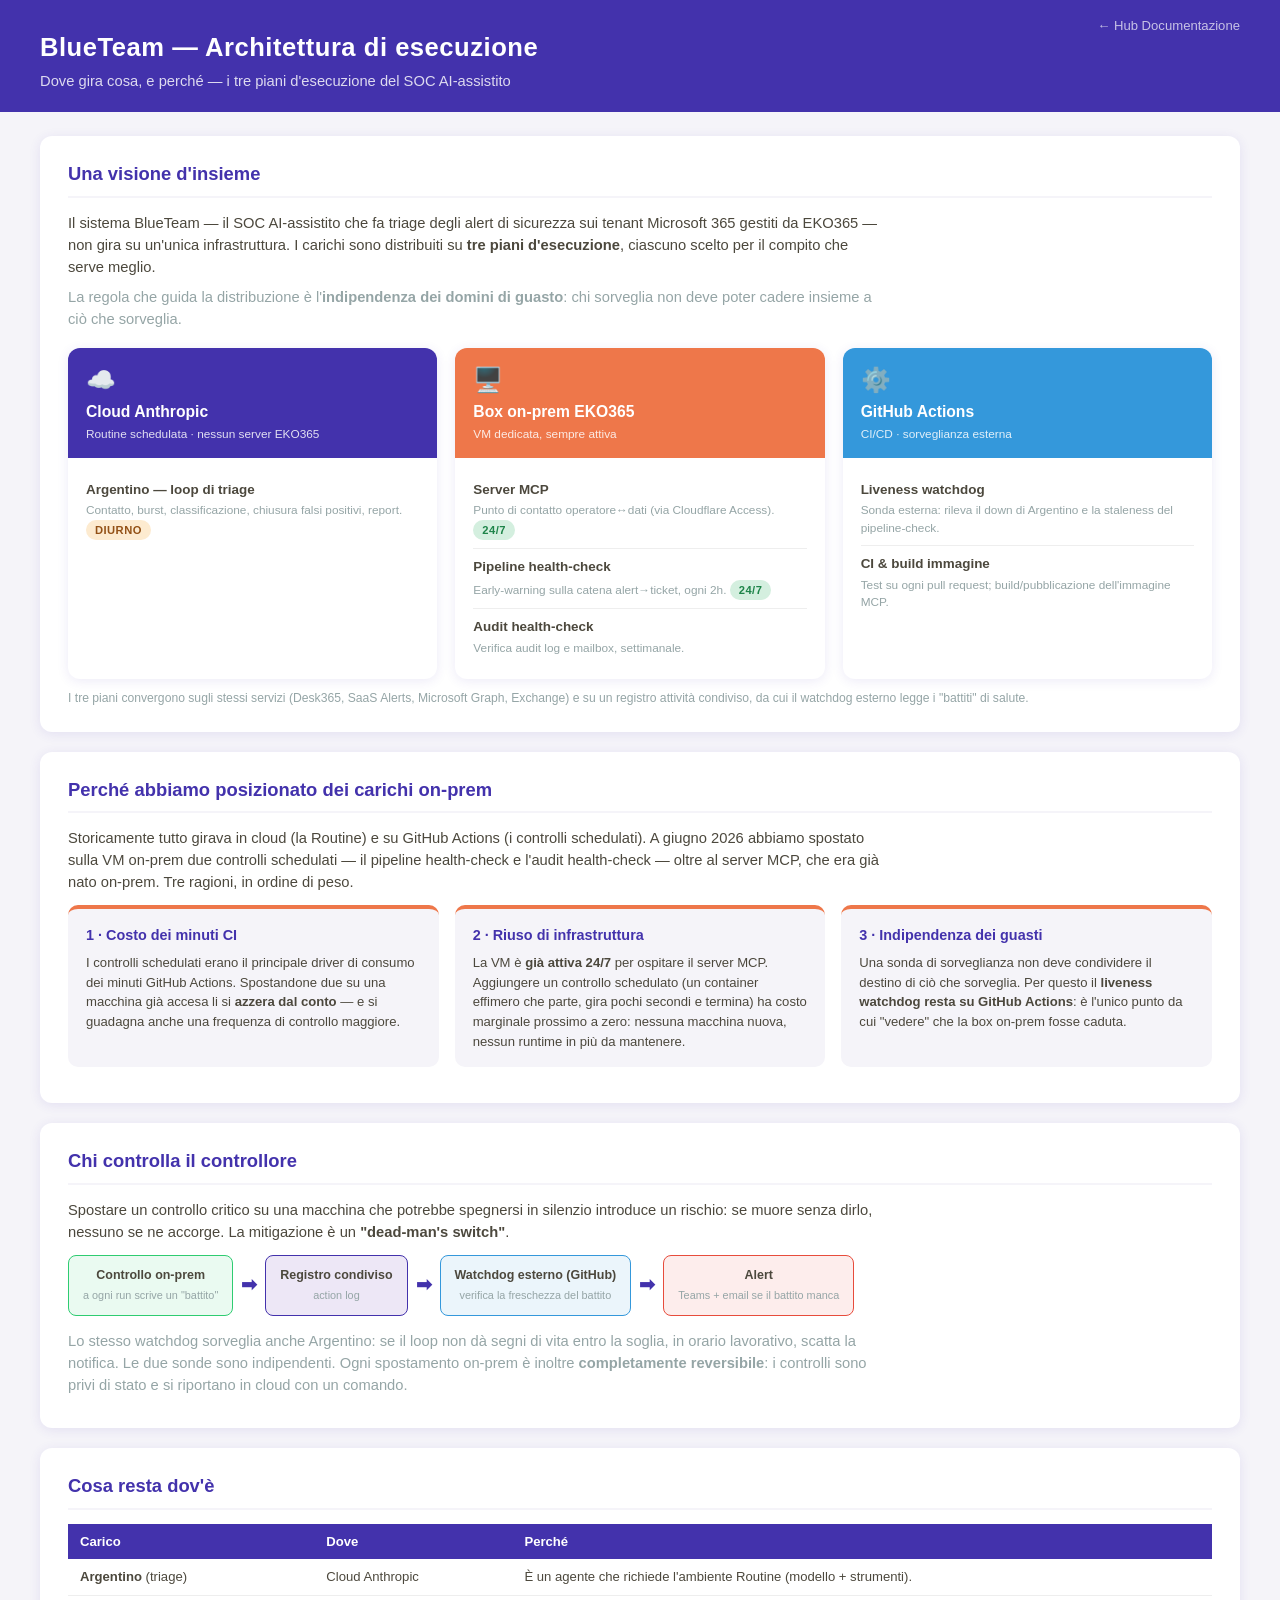
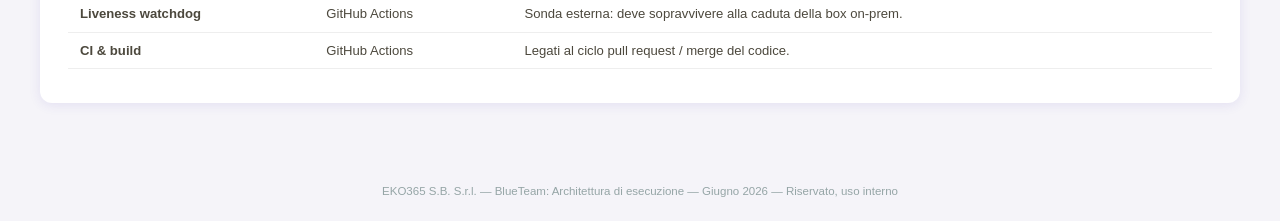
==== blueteam-architecture/index.html @ 5a88b0e6 "docs: pagina pubblica "BlueTeam — Architettura di esecuzione" + allineamento hub - Nuova pagina blue" ====
<!DOCTYPE html>
<html lang="it">
<head>
<meta charset="UTF-8">
<meta name="viewport" content="width=device-width, initial-scale=1.0">
<title>BlueTeam — Architettura di esecuzione — EKO365 Docs</title>
<link rel="stylesheet" href="../css/eko365.css">
<style>
  .lead { font-size: 0.92rem; color: var(--dark); max-width: 820px; margin-bottom: 8px; }
  .lead.muted { color: var(--gray); }

  /* ---- TRE PIANI ---- */
  .planes { display: grid; grid-template-columns: repeat(3, 1fr); gap: 18px; margin: 18px 0 6px; }
  .plane {
    background: var(--white); border-radius: 12px; box-shadow: var(--shadow);
    overflow: hidden; display: flex; flex-direction: column;
  }
  .plane-head { padding: 14px 18px; color: var(--white); }
  .plane-head .icon { font-size: 1.5rem; }
  .plane-head .ptitle { font-weight: 700; font-size: 0.98rem; margin-top: 2px; }
  .plane-head .pwhere { font-size: 0.74rem; opacity: 0.85; margin-top: 2px; }
  .plane.cloud   .plane-head { background: var(--primary); }
  .plane.onprem  .plane-head { background: var(--accent); }
  .plane.github  .plane-head { background: var(--blue); }
  .plane-body { padding: 14px 18px; flex: 1; }
  .wl { padding: 8px 0; border-bottom: 1px solid #eee; }
  .wl:last-child { border-bottom: none; }
  .wl .wl-name { font-weight: 700; font-size: 0.84rem; color: var(--dark); }
  .wl .wl-meta { font-size: 0.74rem; color: var(--gray); margin-top: 2px; }

  .legend { font-size: 0.76rem; color: var(--gray); margin: 10px 0 0; }
  .pill { display:inline-block; font-size:0.7rem; font-weight:700; padding:2px 9px;
          border-radius:10px; text-transform:uppercase; letter-spacing:0.04em; }
  .pill.k247 { background:#D4EFDF; color:#1E8449; }
  .pill.day  { background:#FDEBD0; color:#935116; }

  .why-grid { display: grid; grid-template-columns: repeat(3, 1fr); gap: 16px; margin: 12px 0; }
  .why-card { background: var(--light); border-radius: 10px; padding: 16px 18px; border-top: 4px solid var(--accent); }
  .why-card h4 { font-size: 0.9rem; color: var(--primary); margin-bottom: 6px; }
  .why-card p { font-size: 0.82rem; color: var(--dark); }

  @media (max-width: 900px) {
    .planes, .why-grid { grid-template-columns: 1fr; }
  }
</style>
</head>
<body>

<div class="eko-header">
  <h1>BlueTeam — Architettura di esecuzione</h1>
  <div class="subtitle">Dove gira cosa, e perché — i tre piani d'esecuzione del SOC AI-assistito</div>
  <a href="../" class="back-link">&larr; Hub Documentazione</a>
</div>

<div style="padding: 24px 40px 40px;">

  <!-- ───────────────── PANORAMICA ───────────────── -->
  <div class="detail-section">
    <h2>Una visione d'insieme</h2>
    <p class="lead">
      Il sistema BlueTeam — il SOC AI-assistito che fa triage degli alert di sicurezza
      sui tenant Microsoft 365 gestiti da EKO365 — non gira su un'unica infrastruttura.
      I carichi sono distribuiti su <strong>tre piani d'esecuzione</strong>, ciascuno
      scelto per il compito che serve meglio.
    </p>
    <p class="lead muted">
      La regola che guida la distribuzione è l'<strong>indipendenza dei domini di
      guasto</strong>: chi sorveglia non deve poter cadere insieme a ciò che sorveglia.
    </p>

    <div class="planes">

      <!-- CLOUD ANTHROPIC -->
      <div class="plane cloud">
        <div class="plane-head">
          <div class="icon">&#9729;&#65039;</div>
          <div class="ptitle">Cloud Anthropic</div>
          <div class="pwhere">Routine schedulata &middot; nessun server EKO365</div>
        </div>
        <div class="plane-body">
          <div class="wl">
            <div class="wl-name">Argentino — loop di triage</div>
            <div class="wl-meta">Contatto, burst, classificazione, chiusura falsi positivi, report. <span class="pill day">Diurno</span></div>
          </div>
        </div>
      </div>

      <!-- ON-PREM -->
      <div class="plane onprem">
        <div class="plane-head">
          <div class="icon">&#128421;&#65039;</div>
          <div class="ptitle">Box on-prem EKO365</div>
          <div class="pwhere">VM dedicata, sempre attiva</div>
        </div>
        <div class="plane-body">
          <div class="wl">
            <div class="wl-name">Server MCP</div>
            <div class="wl-meta">Punto di contatto operatore&harr;dati (via Cloudflare Access). <span class="pill k247">24/7</span></div>
          </div>
          <div class="wl">
            <div class="wl-name">Pipeline health-check</div>
            <div class="wl-meta">Early-warning sulla catena alert&rarr;ticket, ogni 2h. <span class="pill k247">24/7</span></div>
          </div>
          <div class="wl">
            <div class="wl-name">Audit health-check</div>
            <div class="wl-meta">Verifica audit log e mailbox, settimanale.</div>
          </div>
        </div>
      </div>

      <!-- GITHUB ACTIONS -->
      <div class="plane github">
        <div class="plane-head">
          <div class="icon">&#9881;&#65039;</div>
          <div class="ptitle">GitHub Actions</div>
          <div class="pwhere">CI/CD &middot; sorveglianza esterna</div>
        </div>
        <div class="plane-body">
          <div class="wl">
            <div class="wl-name">Liveness watchdog</div>
            <div class="wl-meta">Sonda esterna: rileva il down di Argentino e la staleness del pipeline-check.</div>
          </div>
          <div class="wl">
            <div class="wl-name">CI &amp; build immagine</div>
            <div class="wl-meta">Test su ogni pull request; build/pubblicazione dell'immagine MCP.</div>
          </div>
        </div>
      </div>

    </div>

    <p class="legend">
      I tre piani convergono sugli stessi servizi (Desk365, SaaS Alerts, Microsoft
      Graph, Exchange) e su un registro attività condiviso, da cui il watchdog esterno
      legge i "battiti" di salute.
    </p>
  </div>

  <!-- ───────────────── PERCHÉ ON-PREM ───────────────── -->
  <div class="detail-section">
    <h2>Perché abbiamo posizionato dei carichi on-prem</h2>
    <p class="lead">
      Storicamente tutto girava in cloud (la Routine) e su GitHub Actions (i controlli
      schedulati). A giugno 2026 abbiamo spostato sulla VM on-prem due controlli
      schedulati — il pipeline health-check e l'audit health-check — oltre al server
      MCP, che era già nato on-prem. Tre ragioni, in ordine di peso.
    </p>

    <div class="why-grid">
      <div class="why-card">
        <h4>1 &middot; Costo dei minuti CI</h4>
        <p>I controlli schedulati erano il principale driver di consumo dei minuti
        GitHub Actions. Spostandone due su una macchina già accesa li si <strong>azzera
        dal conto</strong> — e si guadagna anche una frequenza di controllo maggiore.</p>
      </div>
      <div class="why-card">
        <h4>2 &middot; Riuso di infrastruttura</h4>
        <p>La VM è <strong>già attiva 24/7</strong> per ospitare il server MCP. Aggiungere
        un controllo schedulato (un container effimero che parte, gira pochi secondi e
        termina) ha costo marginale prossimo a zero: nessuna macchina nuova, nessun
        runtime in più da mantenere.</p>
      </div>
      <div class="why-card">
        <h4>3 &middot; Indipendenza dei guasti</h4>
        <p>Una sonda di sorveglianza non deve condividere il destino di ciò che
        sorveglia. Per questo il <strong>liveness watchdog resta su GitHub Actions</strong>:
        è l'unico punto da cui "vedere" che la box on-prem fosse caduta.</p>
      </div>
    </div>
  </div>

  <!-- ───────────────── RESILIENZA ───────────────── -->
  <div class="detail-section">
    <h2>Chi controlla il controllore</h2>
    <p class="lead">
      Spostare un controllo critico su una macchina che potrebbe spegnersi in silenzio
      introduce un rischio: se muore senza dirlo, nessuno se ne accorge. La mitigazione è
      un <strong>"dead-man's switch"</strong>.
    </p>

    <div class="flow">
      <div class="flow-step process"><strong>Controllo on-prem</strong><small>a ogni run scrive un "battito"</small></div>
      <span class="flow-arrow">&#x27A1;</span>
      <div class="flow-step storage"><strong>Registro condiviso</strong><small>action log</small></div>
      <span class="flow-arrow">&#x27A1;</span>
      <div class="flow-step source"><strong>Watchdog esterno (GitHub)</strong><small>verifica la freschezza del battito</small></div>
      <span class="flow-arrow">&#x27A1;</span>
      <div class="flow-step deliver"><strong>Alert</strong><small>Teams + email se il battito manca</small></div>
    </div>

    <p class="lead muted" style="margin-top:14px;">
      Lo stesso watchdog sorveglia anche Argentino: se il loop non dà segni di vita
      entro la soglia, in orario lavorativo, scatta la notifica. Le due sonde sono
      indipendenti. Ogni spostamento on-prem è inoltre <strong>completamente
      reversibile</strong>: i controlli sono privi di stato e si riportano in cloud con
      un comando.
    </p>
  </div>

  <!-- ───────────────── COSA NON È ON-PREM ───────────────── -->
  <div class="detail-section">
    <h2>Cosa resta dov'è</h2>
    <table class="tech-table">
      <thead><tr><th>Carico</th><th>Dove</th><th>Perché</th></tr></thead>
      <tbody>
        <tr>
          <td><strong>Argentino</strong> (triage)</td>
          <td>Cloud Anthropic</td>
          <td>È un agente che richiede l'ambiente Routine (modello + strumenti).</td>
        </tr>
        <tr>
          <td><strong>Liveness watchdog</strong></td>
          <td>GitHub Actions</td>
          <td>Sonda esterna: deve sopravvivere alla caduta della box on-prem.</td>
        </tr>
        <tr>
          <td><strong>CI &amp; build</strong></td>
          <td>GitHub Actions</td>
          <td>Legati al ciclo pull request / merge del codice.</td>
        </tr>
      </tbody>
    </table>
  </div>

</div>

<div class="eko-footer">
  EKO365 S.B. S.r.l. &mdash; BlueTeam: Architettura di esecuzione &mdash; Giugno 2026 &mdash; Riservato, uso interno
</div>

</body>
</html>
---- css/eko365.css ----
/* =====================================================
   EKO365 DOCS — Shared Design System
   Colori corporate, tipografia, componenti riutilizzabili
   ===================================================== */

:root {
  --primary: #4332AC;
  --accent: #EE774A;
  --dark: #4C483D;
  --light: #F5F4F9;
  --white: #FFFFFF;
  --green: #2ECC71;
  --yellow: #F1C40F;
  --red: #E74C3C;
  --blue: #3498DB;
  --gray: #95A5A6;
  --shadow: 0 2px 12px rgba(67,50,172,0.10);
  --shadow-hover: 0 4px 20px rgba(67,50,172,0.18);
  --radius: 10px;
  --radius-sm: 6px;
  --font: 'Segoe UI', 'Century Gothic', Arial, sans-serif;
  --mono: 'Courier New', 'Consolas', monospace;
}

* { margin: 0; padding: 0; box-sizing: border-box; }
body { font-family: var(--font); background: var(--light); color: var(--dark); line-height: 1.5; }

/* ---- HEADER ---- */
.eko-header {
  background: var(--primary); color: var(--white);
  padding: 28px 40px 20px; position: relative;
}
.eko-header h1 { font-size: 1.6rem; font-weight: 600; letter-spacing: 0.02em; }
.eko-header .subtitle { font-size: 0.92rem; opacity: 0.82; margin-top: 4px; }
.eko-header .back-link {
  position: absolute; top: 16px; right: 40px;
  color: var(--white); text-decoration: none; font-size: 0.82rem; opacity: 0.7;
  transition: opacity 0.2s;
}
.eko-header .back-link:hover { opacity: 1; }

/* ---- FOOTER ---- */
.eko-footer {
  text-align: center; padding: 20px; font-size: 0.72rem; color: var(--gray);
}

/* ---- VIEW TOGGLE ---- */
.view-toggle { display: flex; gap: 0; margin: 24px 40px 0; }
.view-btn {
  padding: 10px 28px; border: 2px solid var(--primary);
  background: var(--white); color: var(--primary);
  cursor: pointer; font-size: 0.92rem; font-weight: 600; transition: all 0.2s;
}
.view-btn:first-child { border-radius: var(--radius-sm) 0 0 var(--radius-sm); }
.view-btn:last-child { border-radius: 0 var(--radius-sm) var(--radius-sm) 0; }
.view-btn.active { background: var(--primary); color: var(--white); }
.view-btn:hover:not(.active) { background: #eee; }

.view { display: none; padding: 24px 40px 40px; }
.view.active { display: block; }

/* ---- SECTION LABELS ---- */
.section-label {
  text-align: center; font-size: 0.72rem; font-weight: 700;
  text-transform: uppercase; letter-spacing: 0.12em;
  color: var(--gray); margin: 20px 0 10px;
}

/* ---- CARDS (High-Level) ---- */
.hl-row { display: flex; justify-content: center; gap: 24px; margin-bottom: 16px; flex-wrap: wrap; }

.hl-source {
  background: var(--white); border: 2px solid var(--primary); border-radius: var(--radius);
  padding: 14px 20px; text-align: center; width: 170px; box-shadow: var(--shadow);
}
.hl-source .icon { font-size: 1.6rem; margin-bottom: 4px; }
.hl-source .name { font-weight: 700; font-size: 0.88rem; color: var(--primary); }
.hl-source .type { font-size: 0.75rem; color: var(--gray); margin-top: 2px; }

.hl-pipeline {
  background: var(--white); border-radius: 12px; padding: 20px; width: 240px;
  box-shadow: var(--shadow); border-left: 5px solid var(--accent); position: relative;
}
.hl-pipeline .badge {
  position: absolute; top: -10px; right: 12px;
  background: var(--accent); color: var(--white);
  font-size: 0.68rem; font-weight: 700; padding: 3px 10px;
  border-radius: 10px; text-transform: uppercase; letter-spacing: 0.04em;
}
.hl-pipeline h3 { font-size: 1rem; color: var(--primary); margin-bottom: 8px; }

.hl-infra-box {
  background: var(--primary); color: var(--white); border-radius: var(--radius);
  padding: 16px 22px; text-align: center; width: 200px; box-shadow: var(--shadow);
}
.hl-infra-box .icon { font-size: 1.4rem; margin-bottom: 4px; }
.hl-infra-box .name { font-weight: 700; font-size: 0.88rem; }
.hl-infra-box .desc { font-size: 0.72rem; opacity: 0.8; margin-top: 4px; }

.hl-delivery-box {
  background: var(--accent); color: var(--white); border-radius: var(--radius);
  padding: 14px 20px; text-align: center; width: 170px; box-shadow: var(--shadow);
}
.hl-delivery-box .name { font-weight: 700; font-size: 0.88rem; }
.hl-delivery-box .desc { font-size: 0.72rem; opacity: 0.85; margin-top: 3px; }

/* ---- ARROW ---- */
.arrow-down { text-align: center; font-size: 1.8rem; color: var(--primary); margin: 6px 0; opacity: 0.5; }

/* ---- PHASES ---- */
.phases { display: flex; gap: 4px; margin-bottom: 10px; }
.phase { font-size: 0.68rem; padding: 2px 8px; border-radius: 4px; font-weight: 600; }
.phase.fetch { background: #D6EAF8; color: #2980B9; }
.phase.analyze { background: #D5F5E3; color: #27AE60; }
.phase.report { background: #FADBD8; color: #C0392B; }

.freq { font-size: 0.78rem; color: var(--gray); }

/* ---- OUTPUT TAGS ---- */
.output-tag { display: inline-block; font-size: 0.7rem; padding: 2px 7px; border-radius: 3px; margin: 2px; font-weight: 600; }
.output-tag.pptx { background: #F5CBA7; color: #935116; }
.output-tag.docx { background: #AED6F1; color: #1A5276; }
.output-tag.csv  { background: #ABEBC6; color: #196F3D; }
.output-tag.json { background: #D7BDE2; color: #6C3483; }
.outputs { margin-top: 8px; }

/* ---- TENANT CHIPS ---- */
.tenant-grid { display: flex; flex-wrap: wrap; gap: 8px; margin: 10px 0; }
.tenant-chip { background: var(--primary); color: var(--white); padding: 4px 12px; border-radius: 16px; font-size: 0.75rem; font-weight: 600; }

/* ---- DETAIL SECTIONS ---- */
.detail-section {
  background: var(--white); border-radius: 12px; padding: 24px 28px;
  margin-bottom: 20px; box-shadow: var(--shadow);
}
.detail-section h2 {
  font-size: 1.15rem; color: var(--primary); margin-bottom: 14px;
  padding-bottom: 8px; border-bottom: 2px solid var(--light);
}
.detail-section h3 { font-size: 0.95rem; color: var(--accent); margin: 14px 0 8px; }

/* ---- FLOW DIAGRAM ---- */
.flow { display: flex; align-items: center; gap: 8px; flex-wrap: wrap; margin: 12px 0; }
.flow-step {
  background: var(--light); border: 1px solid #ddd; border-radius: 8px;
  padding: 10px 14px; font-size: 0.82rem; text-align: center; min-width: 120px;
}
.flow-step.source  { border-color: var(--blue); background: #EBF5FB; }
.flow-step.process { border-color: var(--green); background: #EAFAF1; }
.flow-step.storage { border-color: var(--primary); background: #EDE7F6; }
.flow-step.output  { border-color: var(--accent); background: #FDF2E9; }
.flow-step.deliver { border-color: var(--red); background: #FDEDEC; }
.flow-step strong  { display: block; font-size: 0.78rem; color: var(--dark); }
.flow-step small   { font-size: 0.68rem; color: var(--gray); }
.flow-arrow { color: var(--primary); font-size: 1.2rem; font-weight: 700; }

/* ---- TABLES ---- */
.tech-table { width: 100%; border-collapse: collapse; font-size: 0.82rem; margin: 10px 0; }
.tech-table th { background: var(--primary); color: var(--white); padding: 8px 12px; text-align: left; font-weight: 600; }
.tech-table td { padding: 8px 12px; border-bottom: 1px solid #eee; vertical-align: top; }
.tech-table tr:hover td { background: var(--light); }

/* ---- BADGES ---- */
.tech-badge { display: inline-block; font-size: 0.68rem; padding: 2px 8px; border-radius: 4px; font-weight: 600; margin: 1px 2px; }
.tech-badge.python { background: #D4EFDF; color: #1E8449; }
.tech-badge.node   { background: #D6EAF8; color: #2471A3; }
.tech-badge.yaml   { background: #FCF3CF; color: #7D6608; }
.tech-badge.rest   { background: #F5CBA7; color: #935116; }

/* ---- MODULE GRID ---- */
.module-grid { display: grid; grid-template-columns: repeat(auto-fill, minmax(220px, 1fr)); gap: 12px; margin: 12px 0; }
.module-card { background: var(--light); border-radius: 8px; padding: 12px 14px; border-left: 4px solid var(--primary); }
.module-card .mod-name { font-weight: 700; font-size: 0.85rem; color: var(--primary); }
.module-card .mod-freq { font-size: 0.72rem; color: var(--gray); margin-top: 2px; }
.module-card .mod-data { font-size: 0.78rem; color: var(--dark); margin-top: 4px; }

/* ---- SCHEDULE ---- */
.schedule-row { display: flex; align-items: center; gap: 12px; padding: 8px 0; border-bottom: 1px solid #eee; }
.schedule-row .cron { font-family: var(--mono); font-size: 0.78rem; background: var(--dark); color: var(--white); padding: 3px 10px; border-radius: 4px; }
.schedule-row .desc { font-size: 0.82rem; flex: 1; }
.pipeline-tag { font-size: 0.72rem; font-weight: 700; padding: 2px 8px; border-radius: 4px; }
.tag-desk365     { background: #FADBD8; color: #922B21; }
.tag-smartbackup { background: #D4EFDF; color: #1E8449; }
.tag-m365        { background: #D6EAF8; color: #2471A3; }
.tag-veeam       { background: #FCE4EC; color: #880E4F; }

/* ---- S3 TREE ---- */
.s3-tree {
  font-family: var(--mono); font-size: 0.78rem;
  background: var(--dark); color: #A3E4D7;
  padding: 16px 20px; border-radius: 8px; line-height: 1.6; overflow-x: auto;
}
.s3-tree .folder  { color: #85C1E9; }
.s3-tree .file    { color: #F9E79F; }
.s3-tree .comment { color: #7F8C8D; font-style: italic; }

/* ---- KPI CARDS ---- */
.kpi-row { display: flex; gap: 16px; flex-wrap: wrap; margin: 10px 0; }
.kpi-card { background: var(--white); border: 1px solid #eee; border-radius: 8px; padding: 12px 16px; min-width: 160px; flex: 1; }
.kpi-card .kpi-label { font-size: 0.72rem; color: var(--gray); text-transform: uppercase; letter-spacing: 0.06em; }
.kpi-card .kpi-value { font-size: 1.1rem; font-weight: 700; color: var(--primary); margin-top: 2px; }
.kpi-card .kpi-threshold { font-size: 0.7rem; margin-top: 4px; }
.kpi-card .kpi-threshold span { display: inline-block; width: 8px; height: 8px; border-radius: 50%; margin-right: 3px; vertical-align: middle; }
.dot-green  { background: var(--green); }
.dot-yellow { background: var(--yellow); }
.dot-red    { background: var(--red); }

/* ---- HUB PAGE SPECIFIC ---- */
.hub-grid {
  display: grid; grid-template-columns: repeat(auto-fill, minmax(320px, 1fr));
  gap: 24px; padding: 32px 40px;
}
.hub-card {
  background: var(--white); border-radius: 12px; padding: 24px 28px;
  box-shadow: var(--shadow); border-left: 5px solid var(--accent);
  text-decoration: none; color: var(--dark); transition: all 0.25s;
  display: block; position: relative;
}
.hub-card:hover { box-shadow: var(--shadow-hover); transform: translateY(-2px); }
.hub-card h2 { font-size: 1.1rem; color: var(--primary); margin-bottom: 6px; }
.hub-card p { font-size: 0.85rem; color: var(--gray); line-height: 1.4; }
.hub-card .meta { font-size: 0.72rem; color: var(--gray); margin-top: 12px; display: flex; gap: 16px; }
.hub-card .meta span { display: flex; align-items: center; gap: 4px; }
.hub-card .status {
  position: absolute; top: 16px; right: 16px;
  font-size: 0.68rem; font-weight: 700; padding: 3px 10px; border-radius: 10px;
  text-transform: uppercase; letter-spacing: 0.04em;
}
.status-live     { background: #D4EFDF; color: #1E8449; }
.status-draft    { background: #FCF3CF; color: #7D6608; }
.status-planned  { background: #D6EAF8; color: #2471A3; }

.hub-empty {
  text-align: center; padding: 60px 40px; color: var(--gray);
}
.hub-empty p { font-size: 0.92rem; max-width: 500px; margin: 0 auto; }

/* ---- RESPONSIVE ---- */
@media (max-width: 900px) {
  .hl-row { flex-direction: column; align-items: center; }
  .view { padding: 16px; }
  .eko-header { padding: 20px; }
  .view-toggle { margin: 16px 20px 0; }
  .hub-grid { padding: 16px; grid-template-columns: 1fr; }
}
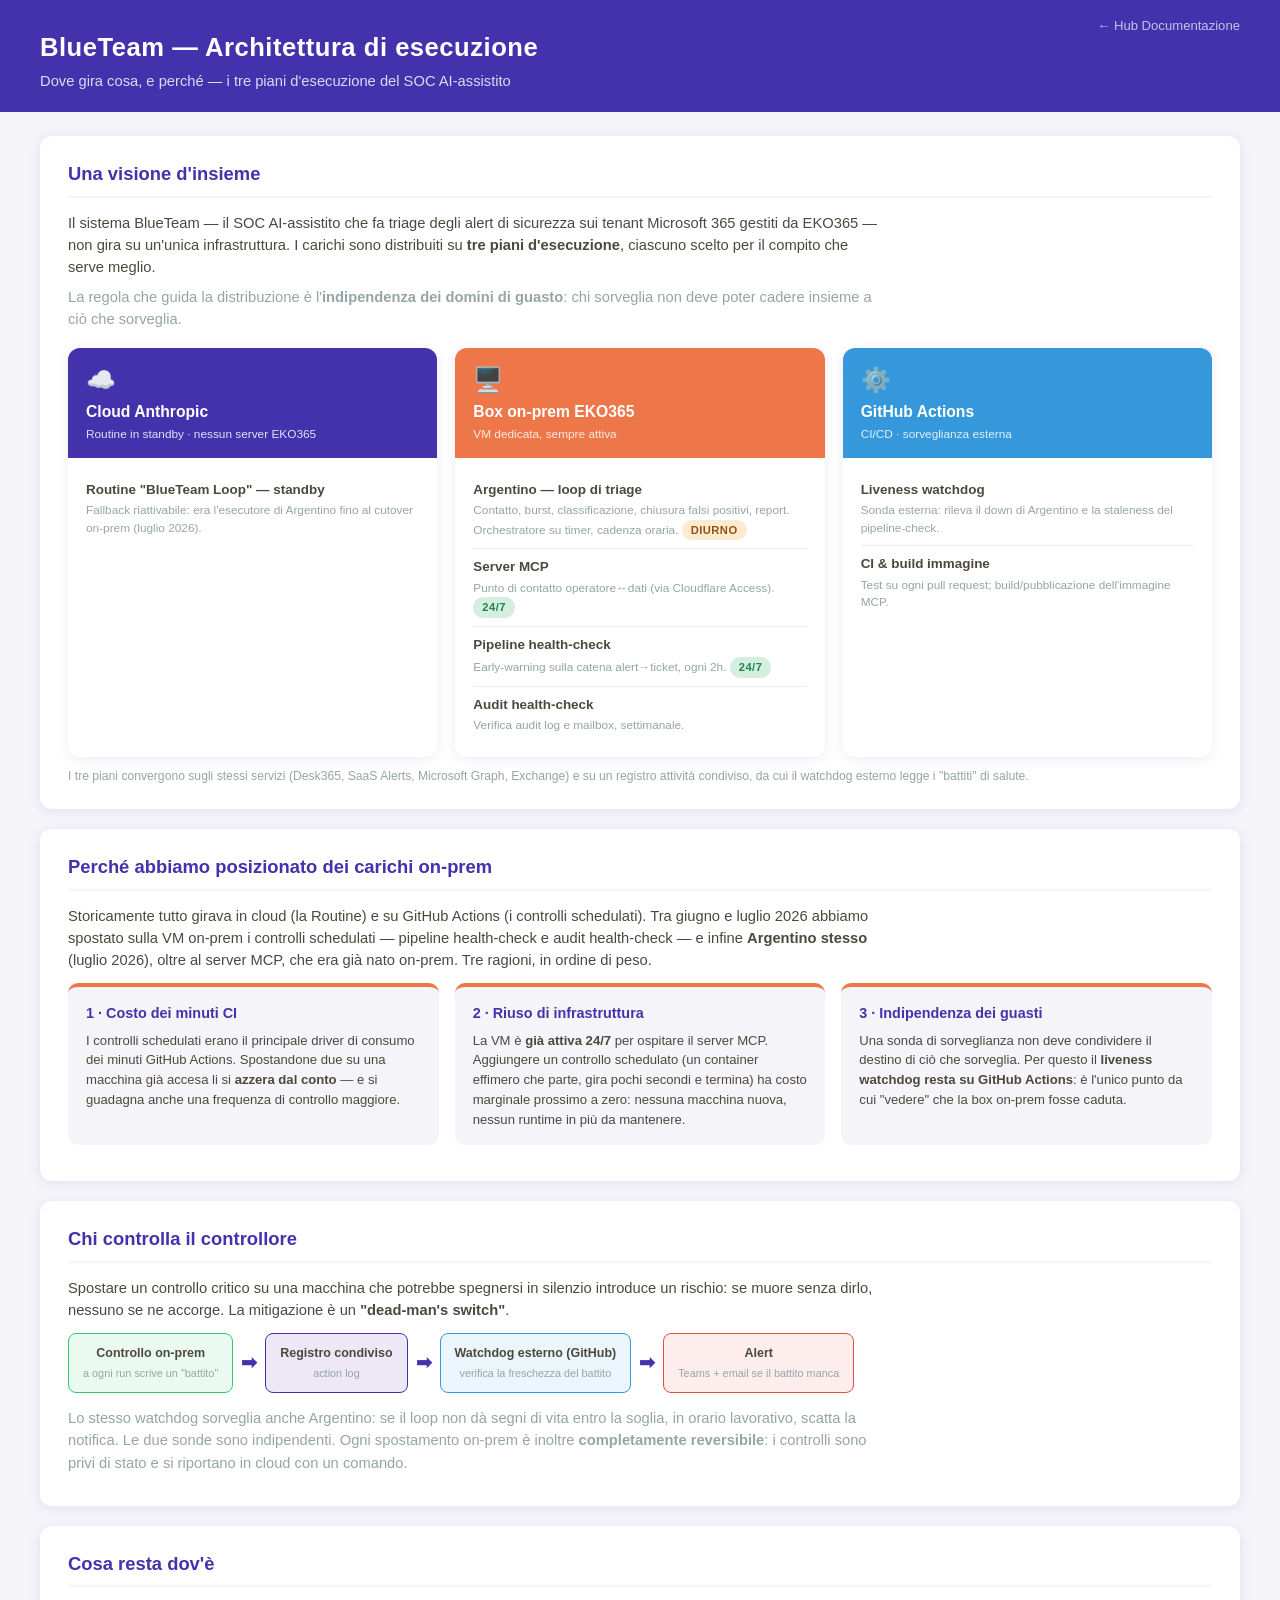
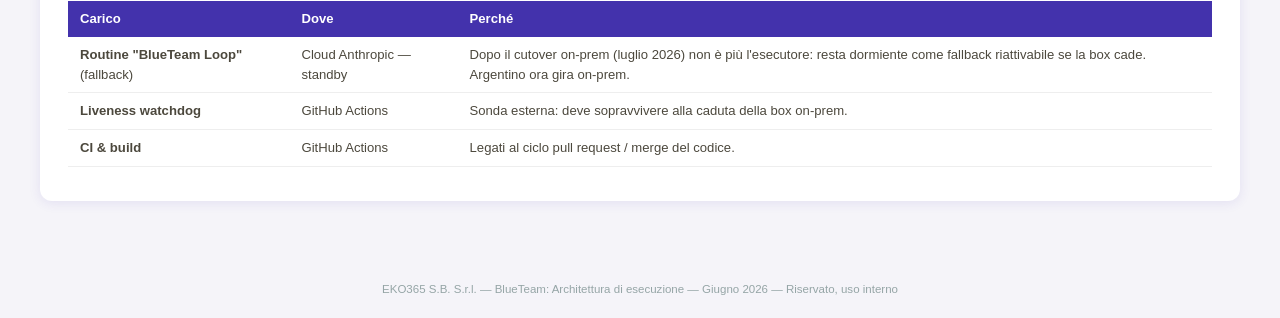
==== commit 50e4005b: "docs: blueteam-architecture — Argentino ora on-prem (cutover luglio 2026) Argentino non gira piu' co" ====
--- a/blueteam-architecture/index.html
+++ b/blueteam-architecture/index.html
@@ -75,12 +75,12 @@
         <div class="plane-head">
           <div class="icon">&#9729;&#65039;</div>
           <div class="ptitle">Cloud Anthropic</div>
-          <div class="pwhere">Routine schedulata &middot; nessun server EKO365</div>
+          <div class="pwhere">Routine in standby &middot; nessun server EKO365</div>
         </div>
         <div class="plane-body">
           <div class="wl">
-            <div class="wl-name">Argentino — loop di triage</div>
-            <div class="wl-meta">Contatto, burst, classificazione, chiusura falsi positivi, report. <span class="pill day">Diurno</span></div>
+            <div class="wl-name">Routine "BlueTeam Loop" — standby</div>
+            <div class="wl-meta">Fallback riattivabile: era l'esecutore di Argentino fino al cutover on-prem (luglio 2026).</div>
           </div>
         </div>
       </div>
@@ -94,6 +94,10 @@
         </div>
         <div class="plane-body">
           <div class="wl">
+            <div class="wl-name">Argentino — loop di triage</div>
+            <div class="wl-meta">Contatto, burst, classificazione, chiusura falsi positivi, report. Orchestratore su timer, cadenza oraria. <span class="pill day">Diurno</span></div>
+          </div>
+          <div class="wl">
             <div class="wl-name">Server MCP</div>
             <div class="wl-meta">Punto di contatto operatore&harr;dati (via Cloudflare Access). <span class="pill k247">24/7</span></div>
           </div>
@@ -141,8 +145,9 @@
     <h2>Perché abbiamo posizionato dei carichi on-prem</h2>
     <p class="lead">
       Storicamente tutto girava in cloud (la Routine) e su GitHub Actions (i controlli
-      schedulati). A giugno 2026 abbiamo spostato sulla VM on-prem due controlli
-      schedulati — il pipeline health-check e l'audit health-check — oltre al server
+      schedulati). Tra giugno e luglio 2026 abbiamo spostato sulla VM on-prem i controlli
+      schedulati — pipeline health-check e audit health-check — e infine <strong>Argentino
+      stesso</strong> (luglio 2026), oltre al server
       MCP, che era già nato on-prem. Tre ragioni, in ordine di peso.
     </p>
 
@@ -204,9 +209,9 @@
       <thead><tr><th>Carico</th><th>Dove</th><th>Perché</th></tr></thead>
       <tbody>
         <tr>
-          <td><strong>Argentino</strong> (triage)</td>
-          <td>Cloud Anthropic</td>
-          <td>È un agente che richiede l'ambiente Routine (modello + strumenti).</td>
+          <td><strong>Routine "BlueTeam Loop"</strong> (fallback)</td>
+          <td>Cloud Anthropic &mdash; standby</td>
+          <td>Dopo il cutover on-prem (luglio 2026) non è più l'esecutore: resta dormiente come fallback riattivabile se la box cade. Argentino ora gira on-prem.</td>
         </tr>
         <tr>
           <td><strong>Liveness watchdog</strong></td>
